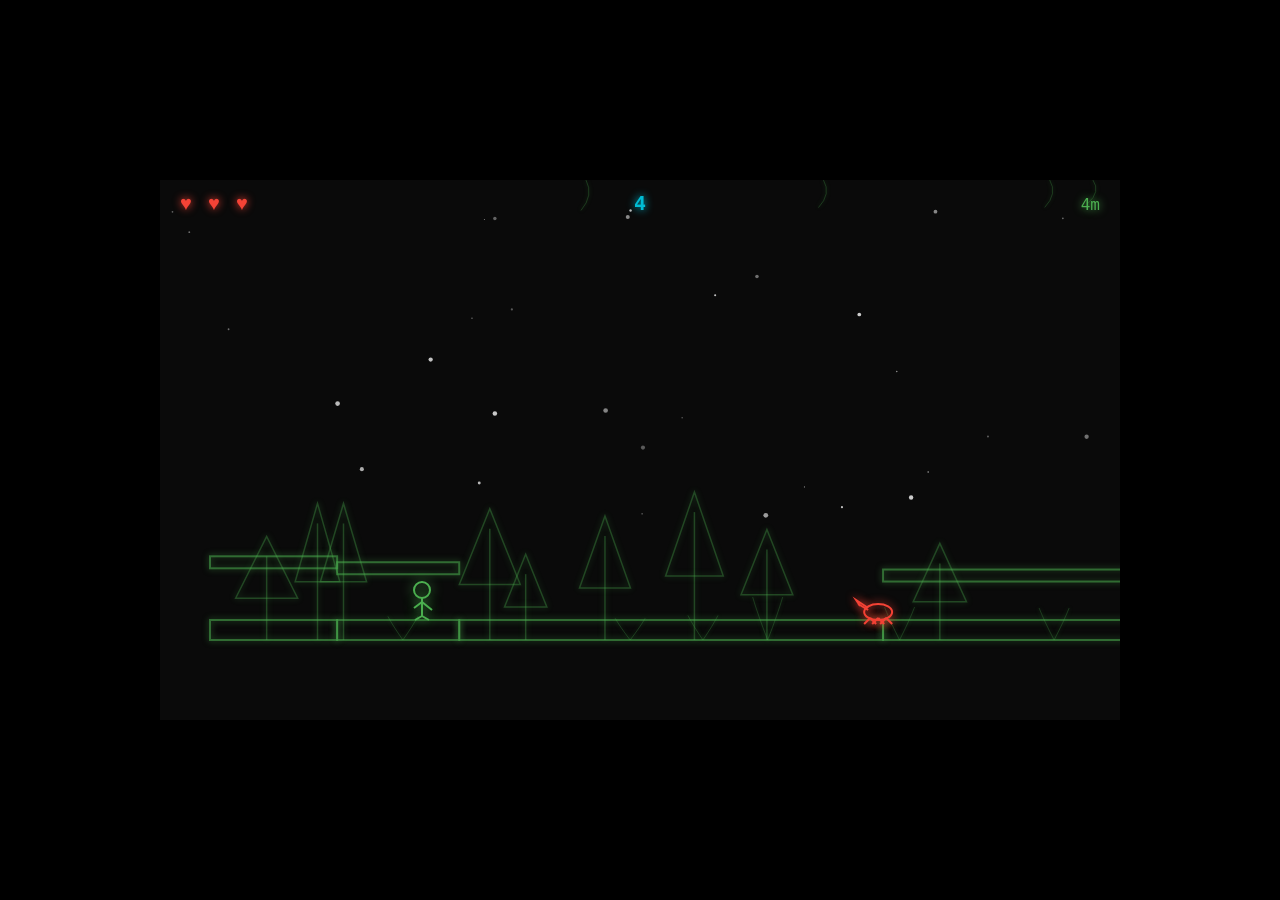
==== index.html @ 2905b7a6 "Add Jungle Neon single-page HTML game Complete neon side-scrolling action game with beetle and T-Rex" ====
<!DOCTYPE html>
<html lang="cs">
<head>
<meta charset="UTF-8">
<title>Jungle Neon</title>
<style>
  * { margin: 0; padding: 0; }
  body { background: #000; overflow: hidden; display: flex; justify-content: center; align-items: center; height: 100vh; }
  canvas { display: block; background: #0a0a0a; }
</style>
</head>
<body>
<canvas id="game"></canvas>
<script>
// === SETUP ===
const canvas = document.getElementById('game');
const ctx = canvas.getContext('2d');
canvas.width = 960;
canvas.height = 540;

// === CONSTANTS ===
const GRAVITY = 1800;
const PLAYER_SPEED = 260;
const JUMP_FORCE = -620;
const GROUND_Y = 440;

const COLORS = {
  bg: '#0a0a0a',
  player: '#4CAF50',
  bug: '#f44336',
  dino: '#ff5722',
  projectile: '#00BCD4',
  melee: '#FFD700',
  terrain: '#4CAF50',
};

// === GAME STATE ===
let gameState = 'playing';
let score = 0;
let distance = 0;
let highScore = parseInt(localStorage.getItem('jungleNeonHighScore')) || 0;
let screenShake = 0;
let gameTime = 0;

// === INPUT ===
const keys = {};
window.addEventListener('keydown', e => { keys[e.key] = true; e.preventDefault(); });
window.addEventListener('keyup', e => { keys[e.key] = false; e.preventDefault(); });

// === CAMERA ===
const camera = { x: 0 };

// === PLAYER ===
const player = {
  x: 200, y: GROUND_Y, w: 24, h: 40,
  vx: 0, vy: 0,
  facing: 1,
  onGround: false,
  lives: 3,
  invincible: 0,
  meleeCooldown: 0,
  meleeTimer: 0,
  shootCooldown: 0,
};

// === TERRAIN ===
let terrainSegments = [];
let terrainNextX = 0;

// === ENEMIES ===
let enemies = [];
let bugSpawnTimer = 0;
let dinoSpawnTimer = 0;

// === PROJECTILES ===
let projectiles = [];

// === PARTICLES ===
let particles = [];

// === TERRAIN GENERATION ===
function generateTerrain() {
  while (terrainNextX < camera.x + canvas.width + 400) {
    const rand = Math.random();
    if (rand < 0.15 && terrainNextX > 300) {
      terrainNextX += 80 + Math.random() * 60;
    } else if (rand < 0.3) {
      const w = 120 + Math.random() * 200;
      terrainSegments.push({ x: terrainNextX, y: GROUND_Y - 40 - Math.random() * 30, w, h: 12 });
      terrainSegments.push({ x: terrainNextX, y: GROUND_Y, w, h: 20 });
      terrainNextX += w;
    } else {
      const w = 150 + Math.random() * 300;
      terrainSegments.push({ x: terrainNextX, y: GROUND_Y, w, h: 20 });
      terrainNextX += w;
    }
  }
  terrainSegments = terrainSegments.filter(s => s.x + s.w > camera.x - 200);
}

// === PARALLAX BACKGROUND ===
const stars = Array.from({ length: 80 }, () => ({
  x: Math.random() * canvas.width * 3,
  y: Math.random() * canvas.height * 0.7,
  size: Math.random() * 2 + 0.5,
  brightness: Math.random() * 0.5 + 0.3,
}));

const bgTrees = Array.from({ length: 30 }, () => ({
  x: Math.random() * canvas.width * 5,
  h: 60 + Math.random() * 80,
  w: 20 + Math.random() * 15,
}));

const fgPlants = Array.from({ length: 40 }, () => ({
  x: Math.random() * canvas.width * 5,
  h: 15 + Math.random() * 30,
  type: Math.random() < 0.5 ? 'fern' : 'vine',
}));

function drawParallax() {
  ctx.save();
  const starOffsetX = camera.x * 0.1;
  stars.forEach(s => {
    const sx = ((s.x - starOffsetX) % (canvas.width * 3) + canvas.width * 3) % (canvas.width * 3);
    if (sx < canvas.width) {
      ctx.fillStyle = `rgba(255, 255, 255, ${s.brightness})`;
      ctx.beginPath();
      ctx.arc(sx, s.y, s.size, 0, Math.PI * 2);
      ctx.fill();
    }
  });
  ctx.restore();

  ctx.save();
  ctx.shadowColor = COLORS.terrain;
  ctx.shadowBlur = 6;
  ctx.strokeStyle = COLORS.terrain + '55';
  ctx.lineWidth = 1.5;
  const treeOffsetX = camera.x * 0.4;
  bgTrees.forEach(t => {
    const tx = ((t.x - treeOffsetX) % (canvas.width * 5) + canvas.width * 5) % (canvas.width * 5);
    if (tx > -50 && tx < canvas.width + 50) {
      ctx.beginPath();
      ctx.moveTo(tx, GROUND_Y + 20);
      ctx.lineTo(tx, GROUND_Y + 20 - t.h);
      ctx.stroke();
      ctx.beginPath();
      ctx.moveTo(tx - t.w, GROUND_Y + 20 - t.h * 0.5);
      ctx.lineTo(tx, GROUND_Y + 20 - t.h - 20);
      ctx.lineTo(tx + t.w, GROUND_Y + 20 - t.h * 0.5);
      ctx.closePath();
      ctx.stroke();
    }
  });
  ctx.restore();

  ctx.save();
  ctx.shadowColor = COLORS.terrain;
  ctx.shadowBlur = 4;
  ctx.strokeStyle = COLORS.terrain + '44';
  ctx.lineWidth = 1;
  const plantOffsetX = camera.x * 0.7;
  fgPlants.forEach(p => {
    const px = ((p.x - plantOffsetX) % (canvas.width * 5) + canvas.width * 5) % (canvas.width * 5);
    if (px > -30 && px < canvas.width + 30) {
      if (p.type === 'fern') {
        ctx.beginPath();
        ctx.moveTo(px, GROUND_Y + 20);
        ctx.quadraticCurveTo(px - 10, GROUND_Y + 20 - p.h * 0.6, px - 15, GROUND_Y + 20 - p.h);
        ctx.stroke();
        ctx.beginPath();
        ctx.moveTo(px, GROUND_Y + 20);
        ctx.quadraticCurveTo(px + 10, GROUND_Y + 20 - p.h * 0.6, px + 15, GROUND_Y + 20 - p.h);
        ctx.stroke();
      } else {
        ctx.beginPath();
        ctx.moveTo(px, 0);
        ctx.quadraticCurveTo(px + 8, p.h * 0.5, px - 5, p.h);
        ctx.stroke();
      }
    }
  });
  ctx.restore();
}

// === DRAW PLAYER ===
function drawPlayer() {
  if (player.invincible > 0 && Math.floor(player.invincible * 10) % 2 === 0) return;

  const sx = player.x - camera.x;
  const sy = player.y;
  const f = player.facing;

  ctx.save();
  ctx.shadowColor = COLORS.player;
  ctx.shadowBlur = 12;
  ctx.strokeStyle = COLORS.player;
  ctx.lineWidth = 2;
  ctx.translate(sx + player.w / 2, sy);
  ctx.scale(f, 1);

  ctx.beginPath();
  ctx.arc(0, -30, 8, 0, Math.PI * 2);
  ctx.stroke();

  ctx.beginPath();
  ctx.moveTo(0, -22);
  ctx.lineTo(0, -4);
  ctx.stroke();

  ctx.beginPath();
  ctx.moveTo(0, -18);
  ctx.lineTo(10, -10);
  ctx.stroke();
  ctx.beginPath();
  ctx.moveTo(0, -18);
  ctx.lineTo(-8, -12);
  ctx.stroke();

  ctx.beginPath();
  ctx.moveTo(0, -4);
  ctx.lineTo(7, 0);
  ctx.stroke();
  ctx.beginPath();
  ctx.moveTo(0, -4);
  ctx.lineTo(-7, 0);
  ctx.stroke();

  ctx.restore();

  if (player.meleeTimer > 0) {
    ctx.save();
    ctx.shadowColor = COLORS.melee;
    ctx.shadowBlur = 15;
    ctx.strokeStyle = COLORS.melee;
    ctx.lineWidth = 3;
    const arcX = sx + player.w / 2 + f * 15;
    const arcY = sy - 15;
    const startAngle = f === 1 ? -Math.PI * 0.6 : Math.PI * 0.6;
    const endAngle = f === 1 ? Math.PI * 0.3 : Math.PI + Math.PI * 0.3;
    ctx.beginPath();
    ctx.arc(arcX, arcY, 28, startAngle, endAngle, f === -1);
    ctx.stroke();
    ctx.restore();
  }
}

// === DRAW ROHÁČ (BEETLE) ===
function drawBeetle(enemy) {
  const sx = enemy.x - camera.x;
  const sy = enemy.y;
  const f = enemy.facing || -1;

  ctx.save();
  ctx.shadowColor = COLORS.bug;
  ctx.shadowBlur = 8;
  ctx.strokeStyle = COLORS.bug;
  ctx.lineWidth = 2;
  ctx.translate(sx, sy);

  ctx.beginPath();
  ctx.ellipse(0, -8, 14, 8, 0, 0, Math.PI * 2);
  ctx.stroke();

  ctx.beginPath();
  ctx.moveTo(f * 10, -12);
  ctx.lineTo(f * 22, -20);
  ctx.lineTo(f * 18, -14);
  ctx.stroke();
  ctx.beginPath();
  ctx.moveTo(f * 10, -10);
  ctx.lineTo(f * 20, -16);
  ctx.stroke();

  for (let i = -1; i <= 1; i++) {
    const lx = i * 8;
    ctx.beginPath();
    ctx.moveTo(lx, -2);
    ctx.lineTo(lx - 6, 4);
    ctx.stroke();
    ctx.beginPath();
    ctx.moveTo(lx, -2);
    ctx.lineTo(lx + 6, 4);
    ctx.stroke();
  }

  ctx.restore();
}

// === DRAW T-REX ===
function drawTRex(enemy) {
  const sx = enemy.x - camera.x;
  const sy = enemy.y;
  const f = enemy.facing || -1;

  ctx.save();
  ctx.shadowColor = COLORS.dino;
  ctx.shadowBlur = 12;
  ctx.strokeStyle = COLORS.dino;
  ctx.lineWidth = 2.5;
  ctx.translate(sx, sy);
  ctx.scale(f * -1, 1);

  ctx.beginPath();
  ctx.moveTo(20, -55);
  ctx.lineTo(38, -52);
  ctx.lineTo(40, -45);
  ctx.lineTo(38, -40);
  ctx.lineTo(20, -42);
  ctx.closePath();
  ctx.stroke();

  ctx.beginPath();
  ctx.moveTo(38, -45);
  ctx.lineTo(42, -42);
  ctx.lineTo(38, -40);
  ctx.stroke();

  ctx.lineWidth = 1;
  for (let i = 0; i < 3; i++) {
    const tx = 30 + i * 4;
    ctx.beginPath();
    ctx.moveTo(tx, -40);
    ctx.lineTo(tx + 1, -37);
    ctx.stroke();
  }
  ctx.lineWidth = 2.5;

  ctx.beginPath();
  ctx.arc(30, -50, 2, 0, Math.PI * 2);
  ctx.stroke();

  ctx.beginPath();
  ctx.moveTo(20, -52);
  ctx.quadraticCurveTo(10, -50, 5, -42);
  ctx.stroke();
  ctx.beginPath();
  ctx.moveTo(20, -42);
  ctx.quadraticCurveTo(12, -40, 5, -35);
  ctx.stroke();

  ctx.beginPath();
  ctx.moveTo(5, -42);
  ctx.quadraticCurveTo(-5, -48, -20, -42);
  ctx.stroke();
  ctx.beginPath();
  ctx.moveTo(5, -35);
  ctx.quadraticCurveTo(-5, -25, -20, -30);
  ctx.stroke();

  ctx.beginPath();
  ctx.moveTo(-20, -42);
  ctx.quadraticCurveTo(-35, -45, -45, -38);
  ctx.stroke();
  ctx.beginPath();
  ctx.moveTo(-20, -30);
  ctx.quadraticCurveTo(-32, -30, -45, -38);
  ctx.stroke();

  ctx.lineWidth = 1.5;
  ctx.beginPath();
  ctx.moveTo(8, -35);
  ctx.lineTo(14, -28);
  ctx.lineTo(12, -26);
  ctx.stroke();

  ctx.lineWidth = 2.5;
  ctx.beginPath();
  ctx.moveTo(-10, -30);
  ctx.lineTo(-8, -15);
  ctx.lineTo(-3, -5);
  ctx.lineTo(-8, 0);
  ctx.stroke();
  ctx.beginPath();
  ctx.moveTo(-18, -30);
  ctx.lineTo(-20, -15);
  ctx.lineTo(-15, -5);
  ctx.lineTo(-20, 0);
  ctx.stroke();

  ctx.restore();
}

// === DRAW TERRAIN ===
function drawTerrain() {
  ctx.save();
  ctx.shadowColor = COLORS.terrain;
  ctx.shadowBlur = 6;
  ctx.strokeStyle = COLORS.terrain + '88';
  ctx.lineWidth = 2;

  terrainSegments.forEach(seg => {
    const sx = seg.x - camera.x;
    if (sx + seg.w < -10 || sx > canvas.width + 10) return;
    ctx.strokeRect(sx, seg.y, seg.w, seg.h);
  });
  ctx.restore();
}

// === DRAW PROJECTILES ===
function drawProjectiles() {
  ctx.save();
  ctx.shadowColor = COLORS.projectile;
  ctx.shadowBlur = 10;

  projectiles.forEach(p => {
    const sx = p.x - camera.x;
    for (let i = 1; i <= 3; i++) {
      const alpha = (1 - i * 0.3).toFixed(1);
      ctx.fillStyle = `rgba(0, 188, 212, ${alpha})`;
      ctx.fillRect(sx - p.dir * i * 8, p.y - 2, 10, 4);
    }
    ctx.fillStyle = COLORS.projectile;
    ctx.fillRect(sx, p.y - 3, 12, 6);
  });
  ctx.restore();
}

// === DRAW PARTICLES ===
function drawParticles() {
  particles.forEach(p => {
    ctx.save();
    ctx.shadowColor = p.color;
    ctx.shadowBlur = 6;
    ctx.fillStyle = p.color + Math.floor(p.life * 255).toString(16).padStart(2, '0');
    ctx.beginPath();
    ctx.arc(p.x - camera.x, p.y, p.size, 0, Math.PI * 2);
    ctx.fill();
    ctx.restore();
  });
}

// === DRAW HUD ===
function drawHUD() {
  ctx.save();
  ctx.shadowBlur = 0;

  ctx.shadowColor = '#f44336';
  ctx.shadowBlur = 8;
  ctx.fillStyle = '#f44336';
  ctx.font = '20px sans-serif';
  for (let i = 0; i < player.lives; i++) {
    ctx.fillText('\u2665', 20 + i * 28, 30);
  }

  ctx.shadowColor = COLORS.projectile;
  ctx.shadowBlur = 8;
  ctx.fillStyle = COLORS.projectile;
  ctx.font = 'bold 20px monospace';
  ctx.textAlign = 'center';
  ctx.fillText(`${Math.floor(score)}`, canvas.width / 2, 30);

  ctx.shadowColor = COLORS.player;
  ctx.shadowBlur = 8;
  ctx.fillStyle = COLORS.player;
  ctx.textAlign = 'right';
  ctx.font = '16px monospace';
  ctx.fillText(`${Math.floor(distance)}m`, canvas.width - 20, 30);

  ctx.textAlign = 'left';
  ctx.restore();
}

// === DRAW GAME OVER ===
function drawGameOver() {
  ctx.save();
  ctx.fillStyle = 'rgba(0, 0, 0, 0.7)';
  ctx.fillRect(0, 0, canvas.width, canvas.height);

  ctx.textAlign = 'center';

  ctx.shadowColor = COLORS.dino;
  ctx.shadowBlur = 20;
  ctx.fillStyle = COLORS.dino;
  ctx.font = 'bold 48px monospace';
  ctx.fillText('GAME OVER', canvas.width / 2, 200);

  ctx.shadowColor = COLORS.projectile;
  ctx.shadowBlur = 12;
  ctx.fillStyle = COLORS.projectile;
  ctx.font = 'bold 28px monospace';
  ctx.fillText(`Score: ${Math.floor(score)}`, canvas.width / 2, 270);

  ctx.shadowColor = COLORS.melee;
  ctx.shadowBlur = 10;
  ctx.fillStyle = COLORS.melee;
  ctx.font = '20px monospace';
  ctx.fillText(`High Score: ${Math.floor(highScore)}`, canvas.width / 2, 310);

  ctx.shadowColor = COLORS.player;
  ctx.shadowBlur = 8;
  ctx.fillStyle = COLORS.player;
  ctx.font = '18px monospace';
  ctx.fillText('Press ENTER to restart', canvas.width / 2, 380);

  ctx.textAlign = 'left';
  ctx.restore();
}

// === SPAWN ENEMIES ===
function spawnEnemies(dt) {
  let bugInterval;
  if (distance < 500) bugInterval = 2.0;
  else if (distance < 1500) bugInterval = 1.2;
  else bugInterval = 0.6;

  bugSpawnTimer -= dt;
  if (bugSpawnTimer <= 0) {
    bugSpawnTimer = bugInterval + Math.random() * bugInterval * 0.5;
    const count = distance > 1500 && Math.random() < 0.4 ? 3 : 1;
    for (let i = 0; i < count; i++) {
      enemies.push({
        type: 'bug',
        x: camera.x + canvas.width + 50 + i * 40,
        y: GROUND_Y,
        w: 28, h: 16,
        hp: 1,
        speed: 150 + Math.random() * 80,
        facing: -1,
        points: 10,
      });
    }
  }

  if (gameTime > 30) {
    let dinoInterval;
    if (distance < 500) dinoInterval = 8.0;
    else if (distance < 1500) dinoInterval = 4.5;
    else dinoInterval = 2.5;

    dinoSpawnTimer -= dt;
    if (dinoSpawnTimer <= 0) {
      dinoSpawnTimer = dinoInterval + Math.random() * dinoInterval * 0.3;
      enemies.push({
        type: 'dino',
        x: camera.x + canvas.width + 80,
        y: GROUND_Y,
        w: 60, h: 55,
        hp: 3,
        speed: 60 + Math.random() * 30,
        facing: -1,
        points: 50,
      });
    }
  }
}

// === SPAWN PARTICLES ===
function spawnDeathParticles(x, y, color) {
  const count = 8 + Math.floor(Math.random() * 5);
  for (let i = 0; i < count; i++) {
    const angle = (Math.PI * 2 * i) / count + Math.random() * 0.5;
    const speed = 100 + Math.random() * 150;
    particles.push({
      x, y,
      vx: Math.cos(angle) * speed,
      vy: Math.sin(angle) * speed - 50,
      size: 2 + Math.random() * 3,
      life: 1.0,
      color,
    });
  }
}

// === COLLISION HELPERS ===
function rectsOverlap(a, b) {
  return a.x < b.x + b.w && a.x + a.w > b.x && a.y - a.h < b.y && a.y > b.y - b.h;
}

function meleeHitbox() {
  const range = 28;
  return {
    x: player.x + (player.facing === 1 ? player.w / 2 : -range - player.w / 2),
    y: player.y,
    w: range + player.w / 2,
    h: 30,
  };
}

// === UPDATE ===
function update(dt) {
  if (gameState === 'gameOver') {
    if (keys['Enter']) resetGame();
    return;
  }

  gameTime += dt;

  player.vx = 0;
  if (keys['ArrowLeft']) { player.vx = -PLAYER_SPEED; player.facing = -1; }
  if (keys['ArrowRight']) { player.vx = PLAYER_SPEED; player.facing = 1; }
  if (keys['ArrowUp'] && player.onGround) { player.vy = JUMP_FORCE; player.onGround = false; }

  player.vy += GRAVITY * dt;
  player.x += player.vx * dt;
  player.y += player.vy * dt;

  player.onGround = false;
  for (const seg of terrainSegments) {
    if (player.x + player.w > seg.x && player.x < seg.x + seg.w) {
      if (player.y >= seg.y && player.y - player.h < seg.y + seg.h) {
        if (player.vy >= 0) {
          player.y = seg.y;
          player.vy = 0;
          player.onGround = true;
        }
      }
    }
  }

  if (player.y > canvas.height + 50) {
    player.lives--;
    screenShake = 0.3;
    if (player.lives <= 0) {
      endGame();
      return;
    }
    player.y = GROUND_Y - 100;
    player.vy = 0;
    player.invincible = 1.5;
  }

  camera.x = player.x - 250;

  distance = Math.max(distance, player.x / 50);
  score = Math.floor(distance);

  if (player.invincible > 0) player.invincible -= dt;
  if (player.meleeCooldown > 0) player.meleeCooldown -= dt;
  if (player.meleeTimer > 0) player.meleeTimer -= dt;
  if (player.shootCooldown > 0) player.shootCooldown -= dt;

  if (keys['z'] && player.meleeCooldown <= 0) {
    player.meleeCooldown = 0.3;
    player.meleeTimer = 0.15;
    const hitbox = meleeHitbox();
    enemies.forEach(e => {
      if (rectsOverlap(hitbox, { x: e.x - e.w / 2, y: e.y, w: e.w, h: e.h })) {
        e.hp -= 1;
      }
    });
  }

  if (keys['x'] && player.shootCooldown <= 0) {
    player.shootCooldown = 0.5;
    projectiles.push({
      x: player.x + (player.facing === 1 ? player.w : 0),
      y: player.y - 18,
      dir: player.facing,
      speed: 500,
    });
  }

  projectiles.forEach(p => { p.x += p.dir * p.speed * dt; });
  projectiles = projectiles.filter(p => {
    const sx = p.x - camera.x;
    return sx > -50 && sx < canvas.width + 50;
  });

  projectiles = projectiles.filter(p => {
    for (const e of enemies) {
      const ex = e.x - e.w / 2;
      if (p.x > ex && p.x < ex + e.w && p.y > e.y - e.h && p.y < e.y) {
        e.hp -= 2;
        return false;
      }
    }
    return true;
  });

  spawnEnemies(dt);
  generateTerrain();

  enemies.forEach(e => {
    e.x -= e.speed * dt;
  });

  enemies.forEach(e => {
    if (player.invincible > 0) return;
    const playerBox = { x: player.x, y: player.y, w: player.w, h: player.h };
    const enemyBox = { x: e.x - e.w / 2, y: e.y, w: e.w, h: e.h };
    if (rectsOverlap(playerBox, enemyBox)) {
      player.lives--;
      player.invincible = 1.5;
      screenShake = 0.3;
      if (player.lives <= 0) {
        endGame();
      }
    }
  });

  enemies = enemies.filter(e => {
    if (e.hp <= 0) {
      score += e.points;
      spawnDeathParticles(e.x, e.y - e.h / 2, e.type === 'bug' ? COLORS.bug : COLORS.dino);
      return false;
    }
    if (e.x < camera.x - 100) return false;
    return true;
  });

  particles.forEach(p => {
    p.x += p.vx * dt;
    p.y += p.vy * dt;
    p.vy += 200 * dt;
    p.life -= dt * 1.5;
  });
  particles = particles.filter(p => p.life > 0);

  if (screenShake > 0) screenShake -= dt;
}

// === DRAW ===
function draw() {
  ctx.clearRect(0, 0, canvas.width, canvas.height);
  ctx.fillStyle = COLORS.bg;
  ctx.fillRect(0, 0, canvas.width, canvas.height);

  ctx.save();
  if (screenShake > 0) {
    const shakeX = (Math.random() - 0.5) * screenShake * 20;
    const shakeY = (Math.random() - 0.5) * screenShake * 20;
    ctx.translate(shakeX, shakeY);
  }

  drawParallax();
  drawTerrain();

  enemies.forEach(e => {
    if (e.type === 'bug') drawBeetle(e);
    else drawTRex(e);
  });

  drawProjectiles();
  drawPlayer();
  drawParticles();

  ctx.restore();

  drawHUD();

  if (gameState === 'gameOver') drawGameOver();
}

// === RESET ===
function resetGame() {
  gameState = 'playing';
  score = 0;
  distance = 0;
  gameTime = 0;
  player.x = 200;
  player.y = GROUND_Y - 50;
  player.vx = 0;
  player.vy = 0;
  player.lives = 3;
  player.invincible = 0;
  player.meleeCooldown = 0;
  player.meleeTimer = 0;
  player.shootCooldown = 0;
  player.facing = 1;
  camera.x = 0;
  enemies = [];
  projectiles = [];
  particles = [];
  terrainSegments = [];
  terrainNextX = 0;
  bugSpawnTimer = 2;
  dinoSpawnTimer = 8;
  screenShake = 0;
  generateTerrain();
}

function endGame() {
  gameState = 'gameOver';
  if (score > highScore) {
    highScore = Math.floor(score);
    localStorage.setItem('jungleNeonHighScore', highScore);
  }
}

// === GAME LOOP ===
let lastTime = 0;
function gameLoop(timestamp) {
  const dt = Math.min((timestamp - lastTime) / 1000, 0.05);
  lastTime = timestamp;
  update(dt);
  draw();
  requestAnimationFrame(gameLoop);
}

generateTerrain();
requestAnimationFrame(gameLoop);
</script>
</body>
</html>
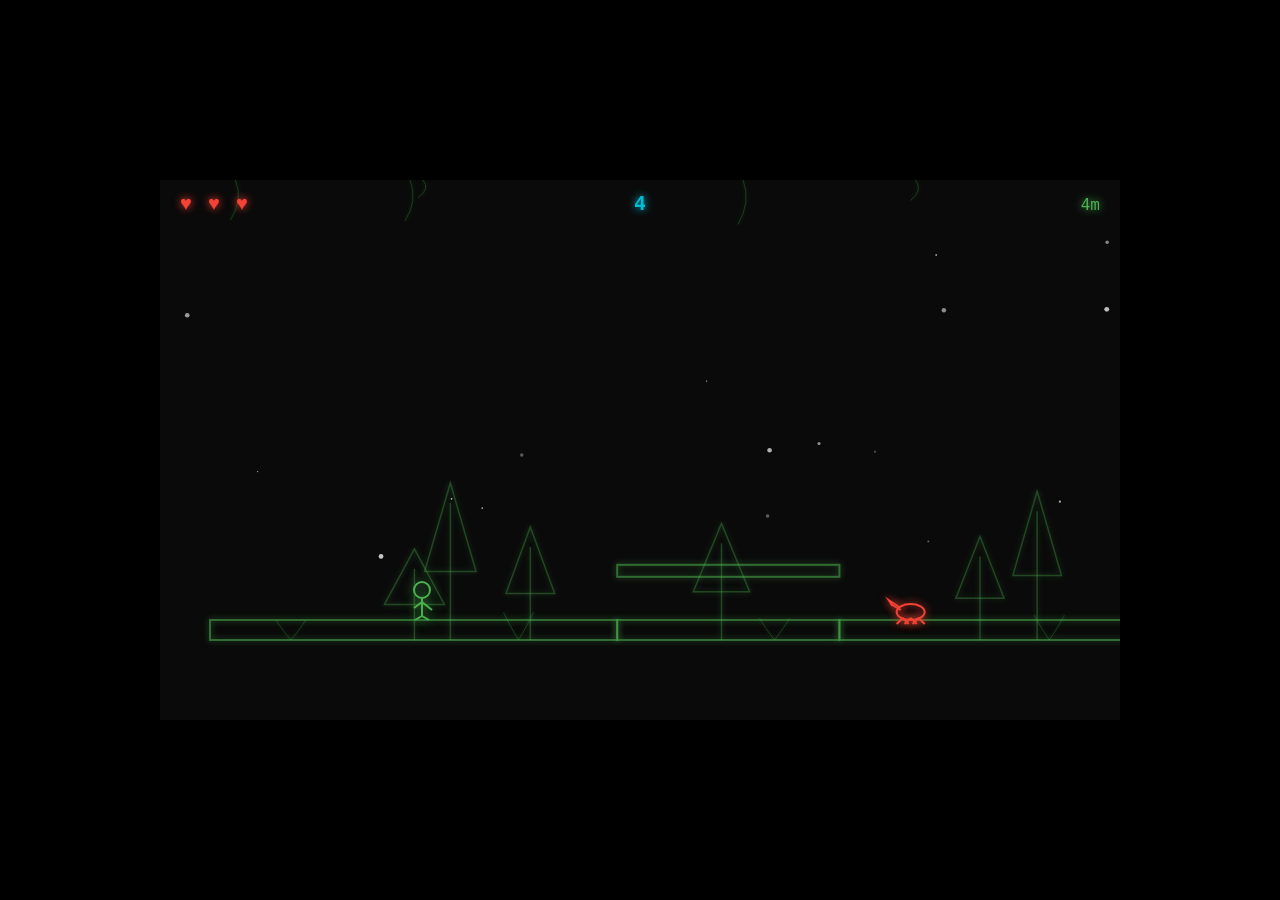
==== commit 256e4eb3: "fix: scoring accumulation, key handling, and preventDefault scope Co-Authored-By: Claude Sonnet 4.6 " ====
--- a/index.html
+++ b/index.html
@@ -44,8 +44,9 @@
 
 // === INPUT ===
 const keys = {};
-window.addEventListener('keydown', e => { keys[e.key] = true; e.preventDefault(); });
-window.addEventListener('keyup', e => { keys[e.key] = false; e.preventDefault(); });
+const GAME_KEYS = ['ArrowLeft', 'ArrowRight', 'ArrowUp', 'z', 'Z', 'x', 'X', 'Enter'];
+window.addEventListener('keydown', e => { keys[e.key] = true; if (GAME_KEYS.includes(e.key)) e.preventDefault(); });
+window.addEventListener('keyup', e => { keys[e.key] = false; if (GAME_KEYS.includes(e.key)) e.preventDefault(); });
 
 // === CAMERA ===
 const camera = { x: 0 };
@@ -623,15 +624,16 @@
 
   camera.x = player.x - 250;
 
-  distance = Math.max(distance, player.x / 50);
-  score = Math.floor(distance);
+  const newDistance = Math.max(distance, player.x / 50);
+  score += Math.floor(newDistance) - Math.floor(distance);
+  distance = newDistance;
 
   if (player.invincible > 0) player.invincible -= dt;
   if (player.meleeCooldown > 0) player.meleeCooldown -= dt;
   if (player.meleeTimer > 0) player.meleeTimer -= dt;
   if (player.shootCooldown > 0) player.shootCooldown -= dt;
 
-  if (keys['z'] && player.meleeCooldown <= 0) {
+  if ((keys['z'] || keys['Z']) && player.meleeCooldown <= 0) {
     player.meleeCooldown = 0.3;
     player.meleeTimer = 0.15;
     const hitbox = meleeHitbox();
@@ -642,7 +644,7 @@
     });
   }
 
-  if (keys['x'] && player.shootCooldown <= 0) {
+  if ((keys['x'] || keys['X']) && player.shootCooldown <= 0) {
     player.shootCooldown = 0.5;
     projectiles.push({
       x: player.x + (player.facing === 1 ? player.w : 0),
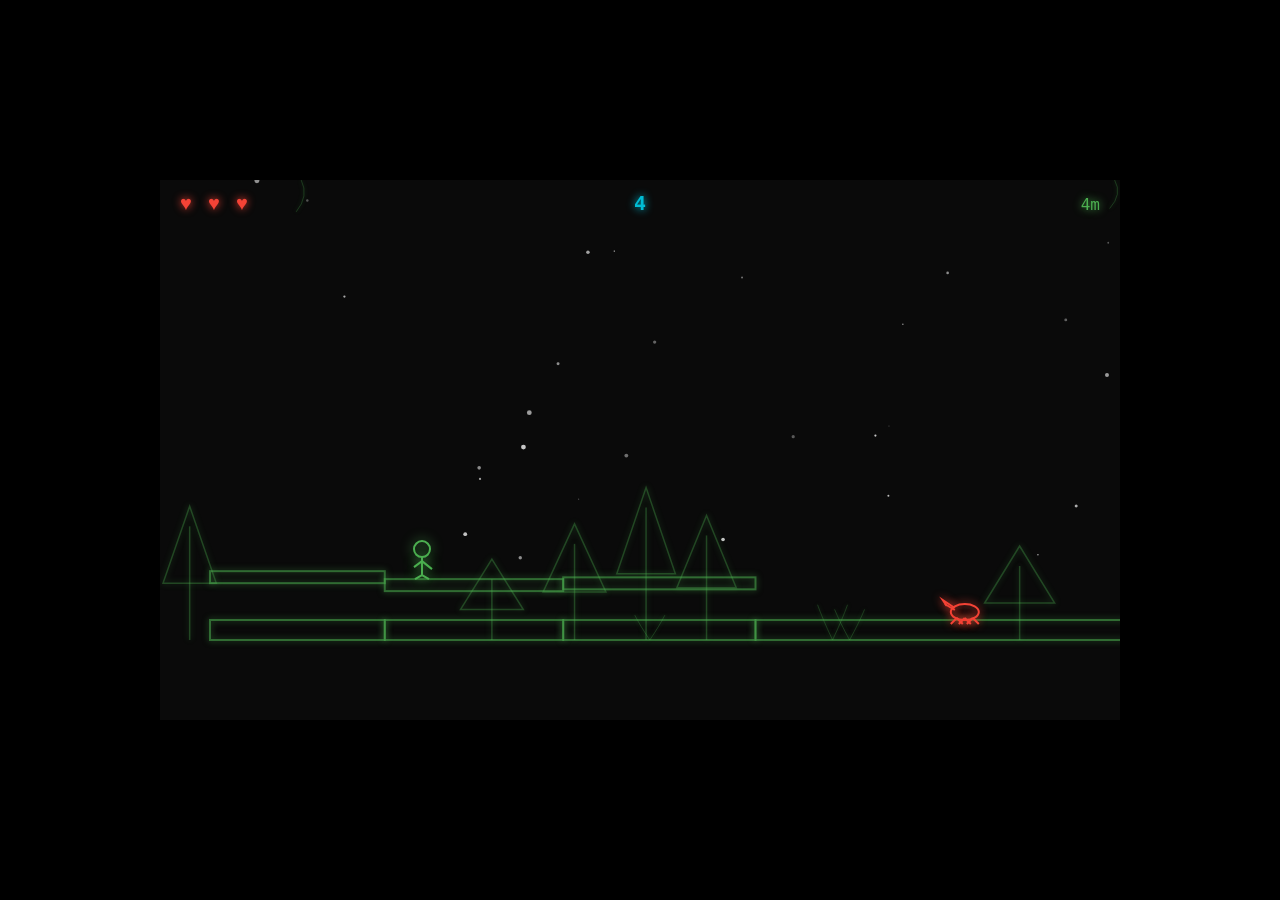
==== commit 124f41f5: "fix: game loop init, collision guard, particle perf, left boundary, HUD cleanup Co-Authored-By: Clau" ====
--- a/index.html
+++ b/index.html
@@ -420,22 +420,21 @@
 
 // === DRAW PARTICLES ===
 function drawParticles() {
+  ctx.save();
+  ctx.shadowBlur = 6;
   particles.forEach(p => {
-    ctx.save();
     ctx.shadowColor = p.color;
-    ctx.shadowBlur = 6;
     ctx.fillStyle = p.color + Math.floor(p.life * 255).toString(16).padStart(2, '0');
     ctx.beginPath();
     ctx.arc(p.x - camera.x, p.y, p.size, 0, Math.PI * 2);
     ctx.fill();
-    ctx.restore();
-  });
+  });
+  ctx.restore();
 }
 
 // === DRAW HUD ===
 function drawHUD() {
   ctx.save();
-  ctx.shadowBlur = 0;
 
   ctx.shadowColor = '#f44336';
   ctx.shadowBlur = 8;
@@ -596,6 +595,7 @@
   player.vy += GRAVITY * dt;
   player.x += player.vx * dt;
   player.y += player.vy * dt;
+  if (player.x < 0) player.x = 0;
 
   player.onGround = false;
   for (const seg of terrainSegments) {
@@ -679,7 +679,7 @@
   });
 
   enemies.forEach(e => {
-    if (player.invincible > 0) return;
+    if (player.invincible > 0 || gameState === 'gameOver') return;
     const playerBox = { x: player.x, y: player.y, w: player.w, h: player.h };
     const enemyBox = { x: e.x - e.w / 2, y: e.y, w: e.w, h: e.h };
     if (rectsOverlap(playerBox, enemyBox)) {
@@ -782,8 +782,9 @@
 }
 
 // === GAME LOOP ===
-let lastTime = 0;
+let lastTime = null;
 function gameLoop(timestamp) {
+  if (lastTime === null) { lastTime = timestamp; }
   const dt = Math.min((timestamp - lastTime) / 1000, 0.05);
   lastTime = timestamp;
   update(dt);
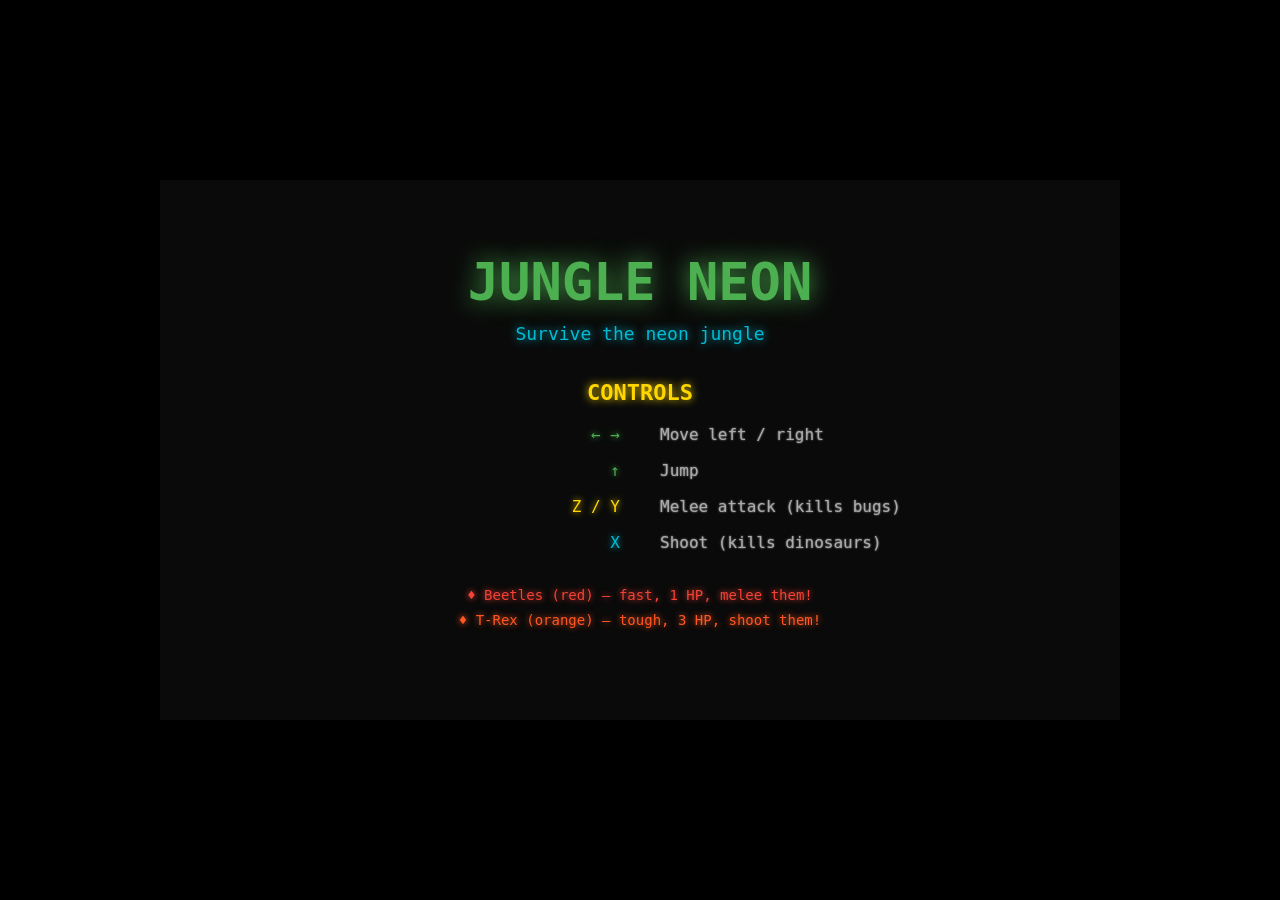
==== commit 4366a56a: "refactor: split monolithic HTML into separate JS, CSS, and HTML files Improves maintainability and L" ====
--- a/index.html
+++ b/index.html
@@ -3,797 +3,21 @@
 <head>
 <meta charset="UTF-8">
 <title>Jungle Neon</title>
-<style>
-  * { margin: 0; padding: 0; }
-  body { background: #000; overflow: hidden; display: flex; justify-content: center; align-items: center; height: 100vh; }
-  canvas { display: block; background: #0a0a0a; }
-</style>
+<link rel="stylesheet" href="css/style.css">
 </head>
 <body>
 <canvas id="game"></canvas>
-<script>
-// === SETUP ===
-const canvas = document.getElementById('game');
-const ctx = canvas.getContext('2d');
-canvas.width = 960;
-canvas.height = 540;
-
-// === CONSTANTS ===
-const GRAVITY = 1800;
-const PLAYER_SPEED = 260;
-const JUMP_FORCE = -620;
-const GROUND_Y = 440;
-
-const COLORS = {
-  bg: '#0a0a0a',
-  player: '#4CAF50',
-  bug: '#f44336',
-  dino: '#ff5722',
-  projectile: '#00BCD4',
-  melee: '#FFD700',
-  terrain: '#4CAF50',
-};
-
-// === GAME STATE ===
-let gameState = 'playing';
-let score = 0;
-let distance = 0;
-let highScore = parseInt(localStorage.getItem('jungleNeonHighScore')) || 0;
-let screenShake = 0;
-let gameTime = 0;
-
-// === INPUT ===
-const keys = {};
-const GAME_KEYS = ['ArrowLeft', 'ArrowRight', 'ArrowUp', 'z', 'Z', 'x', 'X', 'Enter'];
-window.addEventListener('keydown', e => { keys[e.key] = true; if (GAME_KEYS.includes(e.key)) e.preventDefault(); });
-window.addEventListener('keyup', e => { keys[e.key] = false; if (GAME_KEYS.includes(e.key)) e.preventDefault(); });
-
-// === CAMERA ===
-const camera = { x: 0 };
-
-// === PLAYER ===
-const player = {
-  x: 200, y: GROUND_Y, w: 24, h: 40,
-  vx: 0, vy: 0,
-  facing: 1,
-  onGround: false,
-  lives: 3,
-  invincible: 0,
-  meleeCooldown: 0,
-  meleeTimer: 0,
-  shootCooldown: 0,
-};
-
-// === TERRAIN ===
-let terrainSegments = [];
-let terrainNextX = 0;
-
-// === ENEMIES ===
-let enemies = [];
-let bugSpawnTimer = 0;
-let dinoSpawnTimer = 0;
-
-// === PROJECTILES ===
-let projectiles = [];
-
-// === PARTICLES ===
-let particles = [];
-
-// === TERRAIN GENERATION ===
-function generateTerrain() {
-  while (terrainNextX < camera.x + canvas.width + 400) {
-    const rand = Math.random();
-    if (rand < 0.15 && terrainNextX > 300) {
-      terrainNextX += 80 + Math.random() * 60;
-    } else if (rand < 0.3) {
-      const w = 120 + Math.random() * 200;
-      terrainSegments.push({ x: terrainNextX, y: GROUND_Y - 40 - Math.random() * 30, w, h: 12 });
-      terrainSegments.push({ x: terrainNextX, y: GROUND_Y, w, h: 20 });
-      terrainNextX += w;
-    } else {
-      const w = 150 + Math.random() * 300;
-      terrainSegments.push({ x: terrainNextX, y: GROUND_Y, w, h: 20 });
-      terrainNextX += w;
-    }
-  }
-  terrainSegments = terrainSegments.filter(s => s.x + s.w > camera.x - 200);
-}
-
-// === PARALLAX BACKGROUND ===
-const stars = Array.from({ length: 80 }, () => ({
-  x: Math.random() * canvas.width * 3,
-  y: Math.random() * canvas.height * 0.7,
-  size: Math.random() * 2 + 0.5,
-  brightness: Math.random() * 0.5 + 0.3,
-}));
-
-const bgTrees = Array.from({ length: 30 }, () => ({
-  x: Math.random() * canvas.width * 5,
-  h: 60 + Math.random() * 80,
-  w: 20 + Math.random() * 15,
-}));
-
-const fgPlants = Array.from({ length: 40 }, () => ({
-  x: Math.random() * canvas.width * 5,
-  h: 15 + Math.random() * 30,
-  type: Math.random() < 0.5 ? 'fern' : 'vine',
-}));
-
-function drawParallax() {
-  ctx.save();
-  const starOffsetX = camera.x * 0.1;
-  stars.forEach(s => {
-    const sx = ((s.x - starOffsetX) % (canvas.width * 3) + canvas.width * 3) % (canvas.width * 3);
-    if (sx < canvas.width) {
-      ctx.fillStyle = `rgba(255, 255, 255, ${s.brightness})`;
-      ctx.beginPath();
-      ctx.arc(sx, s.y, s.size, 0, Math.PI * 2);
-      ctx.fill();
-    }
-  });
-  ctx.restore();
-
-  ctx.save();
-  ctx.shadowColor = COLORS.terrain;
-  ctx.shadowBlur = 6;
-  ctx.strokeStyle = COLORS.terrain + '55';
-  ctx.lineWidth = 1.5;
-  const treeOffsetX = camera.x * 0.4;
-  bgTrees.forEach(t => {
-    const tx = ((t.x - treeOffsetX) % (canvas.width * 5) + canvas.width * 5) % (canvas.width * 5);
-    if (tx > -50 && tx < canvas.width + 50) {
-      ctx.beginPath();
-      ctx.moveTo(tx, GROUND_Y + 20);
-      ctx.lineTo(tx, GROUND_Y + 20 - t.h);
-      ctx.stroke();
-      ctx.beginPath();
-      ctx.moveTo(tx - t.w, GROUND_Y + 20 - t.h * 0.5);
-      ctx.lineTo(tx, GROUND_Y + 20 - t.h - 20);
-      ctx.lineTo(tx + t.w, GROUND_Y + 20 - t.h * 0.5);
-      ctx.closePath();
-      ctx.stroke();
-    }
-  });
-  ctx.restore();
-
-  ctx.save();
-  ctx.shadowColor = COLORS.terrain;
-  ctx.shadowBlur = 4;
-  ctx.strokeStyle = COLORS.terrain + '44';
-  ctx.lineWidth = 1;
-  const plantOffsetX = camera.x * 0.7;
-  fgPlants.forEach(p => {
-    const px = ((p.x - plantOffsetX) % (canvas.width * 5) + canvas.width * 5) % (canvas.width * 5);
-    if (px > -30 && px < canvas.width + 30) {
-      if (p.type === 'fern') {
-        ctx.beginPath();
-        ctx.moveTo(px, GROUND_Y + 20);
-        ctx.quadraticCurveTo(px - 10, GROUND_Y + 20 - p.h * 0.6, px - 15, GROUND_Y + 20 - p.h);
-        ctx.stroke();
-        ctx.beginPath();
-        ctx.moveTo(px, GROUND_Y + 20);
-        ctx.quadraticCurveTo(px + 10, GROUND_Y + 20 - p.h * 0.6, px + 15, GROUND_Y + 20 - p.h);
-        ctx.stroke();
-      } else {
-        ctx.beginPath();
-        ctx.moveTo(px, 0);
-        ctx.quadraticCurveTo(px + 8, p.h * 0.5, px - 5, p.h);
-        ctx.stroke();
-      }
-    }
-  });
-  ctx.restore();
-}
-
-// === DRAW PLAYER ===
-function drawPlayer() {
-  if (player.invincible > 0 && Math.floor(player.invincible * 10) % 2 === 0) return;
-
-  const sx = player.x - camera.x;
-  const sy = player.y;
-  const f = player.facing;
-
-  ctx.save();
-  ctx.shadowColor = COLORS.player;
-  ctx.shadowBlur = 12;
-  ctx.strokeStyle = COLORS.player;
-  ctx.lineWidth = 2;
-  ctx.translate(sx + player.w / 2, sy);
-  ctx.scale(f, 1);
-
-  ctx.beginPath();
-  ctx.arc(0, -30, 8, 0, Math.PI * 2);
-  ctx.stroke();
-
-  ctx.beginPath();
-  ctx.moveTo(0, -22);
-  ctx.lineTo(0, -4);
-  ctx.stroke();
-
-  ctx.beginPath();
-  ctx.moveTo(0, -18);
-  ctx.lineTo(10, -10);
-  ctx.stroke();
-  ctx.beginPath();
-  ctx.moveTo(0, -18);
-  ctx.lineTo(-8, -12);
-  ctx.stroke();
-
-  ctx.beginPath();
-  ctx.moveTo(0, -4);
-  ctx.lineTo(7, 0);
-  ctx.stroke();
-  ctx.beginPath();
-  ctx.moveTo(0, -4);
-  ctx.lineTo(-7, 0);
-  ctx.stroke();
-
-  ctx.restore();
-
-  if (player.meleeTimer > 0) {
-    ctx.save();
-    ctx.shadowColor = COLORS.melee;
-    ctx.shadowBlur = 15;
-    ctx.strokeStyle = COLORS.melee;
-    ctx.lineWidth = 3;
-    const arcX = sx + player.w / 2 + f * 15;
-    const arcY = sy - 15;
-    const startAngle = f === 1 ? -Math.PI * 0.6 : Math.PI * 0.6;
-    const endAngle = f === 1 ? Math.PI * 0.3 : Math.PI + Math.PI * 0.3;
-    ctx.beginPath();
-    ctx.arc(arcX, arcY, 28, startAngle, endAngle, f === -1);
-    ctx.stroke();
-    ctx.restore();
-  }
-}
-
-// === DRAW ROHÁČ (BEETLE) ===
-function drawBeetle(enemy) {
-  const sx = enemy.x - camera.x;
-  const sy = enemy.y;
-  const f = enemy.facing || -1;
-
-  ctx.save();
-  ctx.shadowColor = COLORS.bug;
-  ctx.shadowBlur = 8;
-  ctx.strokeStyle = COLORS.bug;
-  ctx.lineWidth = 2;
-  ctx.translate(sx, sy);
-
-  ctx.beginPath();
-  ctx.ellipse(0, -8, 14, 8, 0, 0, Math.PI * 2);
-  ctx.stroke();
-
-  ctx.beginPath();
-  ctx.moveTo(f * 10, -12);
-  ctx.lineTo(f * 22, -20);
-  ctx.lineTo(f * 18, -14);
-  ctx.stroke();
-  ctx.beginPath();
-  ctx.moveTo(f * 10, -10);
-  ctx.lineTo(f * 20, -16);
-  ctx.stroke();
-
-  for (let i = -1; i <= 1; i++) {
-    const lx = i * 8;
-    ctx.beginPath();
-    ctx.moveTo(lx, -2);
-    ctx.lineTo(lx - 6, 4);
-    ctx.stroke();
-    ctx.beginPath();
-    ctx.moveTo(lx, -2);
-    ctx.lineTo(lx + 6, 4);
-    ctx.stroke();
-  }
-
-  ctx.restore();
-}
-
-// === DRAW T-REX ===
-function drawTRex(enemy) {
-  const sx = enemy.x - camera.x;
-  const sy = enemy.y;
-  const f = enemy.facing || -1;
-
-  ctx.save();
-  ctx.shadowColor = COLORS.dino;
-  ctx.shadowBlur = 12;
-  ctx.strokeStyle = COLORS.dino;
-  ctx.lineWidth = 2.5;
-  ctx.translate(sx, sy);
-  ctx.scale(f * -1, 1);
-
-  ctx.beginPath();
-  ctx.moveTo(20, -55);
-  ctx.lineTo(38, -52);
-  ctx.lineTo(40, -45);
-  ctx.lineTo(38, -40);
-  ctx.lineTo(20, -42);
-  ctx.closePath();
-  ctx.stroke();
-
-  ctx.beginPath();
-  ctx.moveTo(38, -45);
-  ctx.lineTo(42, -42);
-  ctx.lineTo(38, -40);
-  ctx.stroke();
-
-  ctx.lineWidth = 1;
-  for (let i = 0; i < 3; i++) {
-    const tx = 30 + i * 4;
-    ctx.beginPath();
-    ctx.moveTo(tx, -40);
-    ctx.lineTo(tx + 1, -37);
-    ctx.stroke();
-  }
-  ctx.lineWidth = 2.5;
-
-  ctx.beginPath();
-  ctx.arc(30, -50, 2, 0, Math.PI * 2);
-  ctx.stroke();
-
-  ctx.beginPath();
-  ctx.moveTo(20, -52);
-  ctx.quadraticCurveTo(10, -50, 5, -42);
-  ctx.stroke();
-  ctx.beginPath();
-  ctx.moveTo(20, -42);
-  ctx.quadraticCurveTo(12, -40, 5, -35);
-  ctx.stroke();
-
-  ctx.beginPath();
-  ctx.moveTo(5, -42);
-  ctx.quadraticCurveTo(-5, -48, -20, -42);
-  ctx.stroke();
-  ctx.beginPath();
-  ctx.moveTo(5, -35);
-  ctx.quadraticCurveTo(-5, -25, -20, -30);
-  ctx.stroke();
-
-  ctx.beginPath();
-  ctx.moveTo(-20, -42);
-  ctx.quadraticCurveTo(-35, -45, -45, -38);
-  ctx.stroke();
-  ctx.beginPath();
-  ctx.moveTo(-20, -30);
-  ctx.quadraticCurveTo(-32, -30, -45, -38);
-  ctx.stroke();
-
-  ctx.lineWidth = 1.5;
-  ctx.beginPath();
-  ctx.moveTo(8, -35);
-  ctx.lineTo(14, -28);
-  ctx.lineTo(12, -26);
-  ctx.stroke();
-
-  ctx.lineWidth = 2.5;
-  ctx.beginPath();
-  ctx.moveTo(-10, -30);
-  ctx.lineTo(-8, -15);
-  ctx.lineTo(-3, -5);
-  ctx.lineTo(-8, 0);
-  ctx.stroke();
-  ctx.beginPath();
-  ctx.moveTo(-18, -30);
-  ctx.lineTo(-20, -15);
-  ctx.lineTo(-15, -5);
-  ctx.lineTo(-20, 0);
-  ctx.stroke();
-
-  ctx.restore();
-}
-
-// === DRAW TERRAIN ===
-function drawTerrain() {
-  ctx.save();
-  ctx.shadowColor = COLORS.terrain;
-  ctx.shadowBlur = 6;
-  ctx.strokeStyle = COLORS.terrain + '88';
-  ctx.lineWidth = 2;
-
-  terrainSegments.forEach(seg => {
-    const sx = seg.x - camera.x;
-    if (sx + seg.w < -10 || sx > canvas.width + 10) return;
-    ctx.strokeRect(sx, seg.y, seg.w, seg.h);
-  });
-  ctx.restore();
-}
-
-// === DRAW PROJECTILES ===
-function drawProjectiles() {
-  ctx.save();
-  ctx.shadowColor = COLORS.projectile;
-  ctx.shadowBlur = 10;
-
-  projectiles.forEach(p => {
-    const sx = p.x - camera.x;
-    for (let i = 1; i <= 3; i++) {
-      const alpha = (1 - i * 0.3).toFixed(1);
-      ctx.fillStyle = `rgba(0, 188, 212, ${alpha})`;
-      ctx.fillRect(sx - p.dir * i * 8, p.y - 2, 10, 4);
-    }
-    ctx.fillStyle = COLORS.projectile;
-    ctx.fillRect(sx, p.y - 3, 12, 6);
-  });
-  ctx.restore();
-}
-
-// === DRAW PARTICLES ===
-function drawParticles() {
-  ctx.save();
-  ctx.shadowBlur = 6;
-  particles.forEach(p => {
-    ctx.shadowColor = p.color;
-    ctx.fillStyle = p.color + Math.floor(p.life * 255).toString(16).padStart(2, '0');
-    ctx.beginPath();
-    ctx.arc(p.x - camera.x, p.y, p.size, 0, Math.PI * 2);
-    ctx.fill();
-  });
-  ctx.restore();
-}
-
-// === DRAW HUD ===
-function drawHUD() {
-  ctx.save();
-
-  ctx.shadowColor = '#f44336';
-  ctx.shadowBlur = 8;
-  ctx.fillStyle = '#f44336';
-  ctx.font = '20px sans-serif';
-  for (let i = 0; i < player.lives; i++) {
-    ctx.fillText('\u2665', 20 + i * 28, 30);
-  }
-
-  ctx.shadowColor = COLORS.projectile;
-  ctx.shadowBlur = 8;
-  ctx.fillStyle = COLORS.projectile;
-  ctx.font = 'bold 20px monospace';
-  ctx.textAlign = 'center';
-  ctx.fillText(`${Math.floor(score)}`, canvas.width / 2, 30);
-
-  ctx.shadowColor = COLORS.player;
-  ctx.shadowBlur = 8;
-  ctx.fillStyle = COLORS.player;
-  ctx.textAlign = 'right';
-  ctx.font = '16px monospace';
-  ctx.fillText(`${Math.floor(distance)}m`, canvas.width - 20, 30);
-
-  ctx.textAlign = 'left';
-  ctx.restore();
-}
-
-// === DRAW GAME OVER ===
-function drawGameOver() {
-  ctx.save();
-  ctx.fillStyle = 'rgba(0, 0, 0, 0.7)';
-  ctx.fillRect(0, 0, canvas.width, canvas.height);
-
-  ctx.textAlign = 'center';
-
-  ctx.shadowColor = COLORS.dino;
-  ctx.shadowBlur = 20;
-  ctx.fillStyle = COLORS.dino;
-  ctx.font = 'bold 48px monospace';
-  ctx.fillText('GAME OVER', canvas.width / 2, 200);
-
-  ctx.shadowColor = COLORS.projectile;
-  ctx.shadowBlur = 12;
-  ctx.fillStyle = COLORS.projectile;
-  ctx.font = 'bold 28px monospace';
-  ctx.fillText(`Score: ${Math.floor(score)}`, canvas.width / 2, 270);
-
-  ctx.shadowColor = COLORS.melee;
-  ctx.shadowBlur = 10;
-  ctx.fillStyle = COLORS.melee;
-  ctx.font = '20px monospace';
-  ctx.fillText(`High Score: ${Math.floor(highScore)}`, canvas.width / 2, 310);
-
-  ctx.shadowColor = COLORS.player;
-  ctx.shadowBlur = 8;
-  ctx.fillStyle = COLORS.player;
-  ctx.font = '18px monospace';
-  ctx.fillText('Press ENTER to restart', canvas.width / 2, 380);
-
-  ctx.textAlign = 'left';
-  ctx.restore();
-}
-
-// === SPAWN ENEMIES ===
-function spawnEnemies(dt) {
-  let bugInterval;
-  if (distance < 500) bugInterval = 2.0;
-  else if (distance < 1500) bugInterval = 1.2;
-  else bugInterval = 0.6;
-
-  bugSpawnTimer -= dt;
-  if (bugSpawnTimer <= 0) {
-    bugSpawnTimer = bugInterval + Math.random() * bugInterval * 0.5;
-    const count = distance > 1500 && Math.random() < 0.4 ? 3 : 1;
-    for (let i = 0; i < count; i++) {
-      enemies.push({
-        type: 'bug',
-        x: camera.x + canvas.width + 50 + i * 40,
-        y: GROUND_Y,
-        w: 28, h: 16,
-        hp: 1,
-        speed: 150 + Math.random() * 80,
-        facing: -1,
-        points: 10,
-      });
-    }
-  }
-
-  if (gameTime > 30) {
-    let dinoInterval;
-    if (distance < 500) dinoInterval = 8.0;
-    else if (distance < 1500) dinoInterval = 4.5;
-    else dinoInterval = 2.5;
-
-    dinoSpawnTimer -= dt;
-    if (dinoSpawnTimer <= 0) {
-      dinoSpawnTimer = dinoInterval + Math.random() * dinoInterval * 0.3;
-      enemies.push({
-        type: 'dino',
-        x: camera.x + canvas.width + 80,
-        y: GROUND_Y,
-        w: 60, h: 55,
-        hp: 3,
-        speed: 60 + Math.random() * 30,
-        facing: -1,
-        points: 50,
-      });
-    }
-  }
-}
-
-// === SPAWN PARTICLES ===
-function spawnDeathParticles(x, y, color) {
-  const count = 8 + Math.floor(Math.random() * 5);
-  for (let i = 0; i < count; i++) {
-    const angle = (Math.PI * 2 * i) / count + Math.random() * 0.5;
-    const speed = 100 + Math.random() * 150;
-    particles.push({
-      x, y,
-      vx: Math.cos(angle) * speed,
-      vy: Math.sin(angle) * speed - 50,
-      size: 2 + Math.random() * 3,
-      life: 1.0,
-      color,
-    });
-  }
-}
-
-// === COLLISION HELPERS ===
-function rectsOverlap(a, b) {
-  return a.x < b.x + b.w && a.x + a.w > b.x && a.y - a.h < b.y && a.y > b.y - b.h;
-}
-
-function meleeHitbox() {
-  const range = 28;
-  return {
-    x: player.x + (player.facing === 1 ? player.w / 2 : -range - player.w / 2),
-    y: player.y,
-    w: range + player.w / 2,
-    h: 30,
-  };
-}
-
-// === UPDATE ===
-function update(dt) {
-  if (gameState === 'gameOver') {
-    if (keys['Enter']) resetGame();
-    return;
-  }
-
-  gameTime += dt;
-
-  player.vx = 0;
-  if (keys['ArrowLeft']) { player.vx = -PLAYER_SPEED; player.facing = -1; }
-  if (keys['ArrowRight']) { player.vx = PLAYER_SPEED; player.facing = 1; }
-  if (keys['ArrowUp'] && player.onGround) { player.vy = JUMP_FORCE; player.onGround = false; }
-
-  player.vy += GRAVITY * dt;
-  player.x += player.vx * dt;
-  player.y += player.vy * dt;
-  if (player.x < 0) player.x = 0;
-
-  player.onGround = false;
-  for (const seg of terrainSegments) {
-    if (player.x + player.w > seg.x && player.x < seg.x + seg.w) {
-      if (player.y >= seg.y && player.y - player.h < seg.y + seg.h) {
-        if (player.vy >= 0) {
-          player.y = seg.y;
-          player.vy = 0;
-          player.onGround = true;
-        }
-      }
-    }
-  }
-
-  if (player.y > canvas.height + 50) {
-    player.lives--;
-    screenShake = 0.3;
-    if (player.lives <= 0) {
-      endGame();
-      return;
-    }
-    player.y = GROUND_Y - 100;
-    player.vy = 0;
-    player.invincible = 1.5;
-  }
-
-  camera.x = player.x - 250;
-
-  const newDistance = Math.max(distance, player.x / 50);
-  score += Math.floor(newDistance) - Math.floor(distance);
-  distance = newDistance;
-
-  if (player.invincible > 0) player.invincible -= dt;
-  if (player.meleeCooldown > 0) player.meleeCooldown -= dt;
-  if (player.meleeTimer > 0) player.meleeTimer -= dt;
-  if (player.shootCooldown > 0) player.shootCooldown -= dt;
-
-  if ((keys['z'] || keys['Z']) && player.meleeCooldown <= 0) {
-    player.meleeCooldown = 0.3;
-    player.meleeTimer = 0.15;
-    const hitbox = meleeHitbox();
-    enemies.forEach(e => {
-      if (rectsOverlap(hitbox, { x: e.x - e.w / 2, y: e.y, w: e.w, h: e.h })) {
-        e.hp -= 1;
-      }
-    });
-  }
-
-  if ((keys['x'] || keys['X']) && player.shootCooldown <= 0) {
-    player.shootCooldown = 0.5;
-    projectiles.push({
-      x: player.x + (player.facing === 1 ? player.w : 0),
-      y: player.y - 18,
-      dir: player.facing,
-      speed: 500,
-    });
-  }
-
-  projectiles.forEach(p => { p.x += p.dir * p.speed * dt; });
-  projectiles = projectiles.filter(p => {
-    const sx = p.x - camera.x;
-    return sx > -50 && sx < canvas.width + 50;
-  });
-
-  projectiles = projectiles.filter(p => {
-    for (const e of enemies) {
-      const ex = e.x - e.w / 2;
-      if (p.x > ex && p.x < ex + e.w && p.y > e.y - e.h && p.y < e.y) {
-        e.hp -= 2;
-        return false;
-      }
-    }
-    return true;
-  });
-
-  spawnEnemies(dt);
-  generateTerrain();
-
-  enemies.forEach(e => {
-    e.x -= e.speed * dt;
-  });
-
-  enemies.forEach(e => {
-    if (player.invincible > 0 || gameState === 'gameOver') return;
-    const playerBox = { x: player.x, y: player.y, w: player.w, h: player.h };
-    const enemyBox = { x: e.x - e.w / 2, y: e.y, w: e.w, h: e.h };
-    if (rectsOverlap(playerBox, enemyBox)) {
-      player.lives--;
-      player.invincible = 1.5;
-      screenShake = 0.3;
-      if (player.lives <= 0) {
-        endGame();
-      }
-    }
-  });
-
-  enemies = enemies.filter(e => {
-    if (e.hp <= 0) {
-      score += e.points;
-      spawnDeathParticles(e.x, e.y - e.h / 2, e.type === 'bug' ? COLORS.bug : COLORS.dino);
-      return false;
-    }
-    if (e.x < camera.x - 100) return false;
-    return true;
-  });
-
-  particles.forEach(p => {
-    p.x += p.vx * dt;
-    p.y += p.vy * dt;
-    p.vy += 200 * dt;
-    p.life -= dt * 1.5;
-  });
-  particles = particles.filter(p => p.life > 0);
-
-  if (screenShake > 0) screenShake -= dt;
-}
-
-// === DRAW ===
-function draw() {
-  ctx.clearRect(0, 0, canvas.width, canvas.height);
-  ctx.fillStyle = COLORS.bg;
-  ctx.fillRect(0, 0, canvas.width, canvas.height);
-
-  ctx.save();
-  if (screenShake > 0) {
-    const shakeX = (Math.random() - 0.5) * screenShake * 20;
-    const shakeY = (Math.random() - 0.5) * screenShake * 20;
-    ctx.translate(shakeX, shakeY);
-  }
-
-  drawParallax();
-  drawTerrain();
-
-  enemies.forEach(e => {
-    if (e.type === 'bug') drawBeetle(e);
-    else drawTRex(e);
-  });
-
-  drawProjectiles();
-  drawPlayer();
-  drawParticles();
-
-  ctx.restore();
-
-  drawHUD();
-
-  if (gameState === 'gameOver') drawGameOver();
-}
-
-// === RESET ===
-function resetGame() {
-  gameState = 'playing';
-  score = 0;
-  distance = 0;
-  gameTime = 0;
-  player.x = 200;
-  player.y = GROUND_Y - 50;
-  player.vx = 0;
-  player.vy = 0;
-  player.lives = 3;
-  player.invincible = 0;
-  player.meleeCooldown = 0;
-  player.meleeTimer = 0;
-  player.shootCooldown = 0;
-  player.facing = 1;
-  camera.x = 0;
-  enemies = [];
-  projectiles = [];
-  particles = [];
-  terrainSegments = [];
-  terrainNextX = 0;
-  bugSpawnTimer = 2;
-  dinoSpawnTimer = 8;
-  screenShake = 0;
-  generateTerrain();
-}
-
-function endGame() {
-  gameState = 'gameOver';
-  if (score > highScore) {
-    highScore = Math.floor(score);
-    localStorage.setItem('jungleNeonHighScore', highScore);
-  }
-}
-
-// === GAME LOOP ===
-let lastTime = null;
-function gameLoop(timestamp) {
-  if (lastTime === null) { lastTime = timestamp; }
-  const dt = Math.min((timestamp - lastTime) / 1000, 0.05);
-  lastTime = timestamp;
-  update(dt);
-  draw();
-  requestAnimationFrame(gameLoop);
-}
-
-generateTerrain();
-requestAnimationFrame(gameLoop);
-</script>
+<script src="js/constants.js"></script>
+<script src="js/state.js"></script>
+<script src="js/input.js"></script>
+<script src="js/terrain.js"></script>
+<script src="js/parallax.js"></script>
+<script src="js/player.js"></script>
+<script src="js/enemies.js"></script>
+<script src="js/projectiles.js"></script>
+<script src="js/particles.js"></script>
+<script src="js/ui.js"></script>
+<script src="js/collision.js"></script>
+<script src="js/game.js"></script>
 </body>
 </html>
--- a/css/style.css
+++ b/css/style.css
@@ -0,0 +1,3 @@
+* { margin: 0; padding: 0; }
+body { background: #000; overflow: hidden; display: flex; justify-content: center; align-items: center; height: 100vh; }
+canvas { display: block; background: #0a0a0a; }
